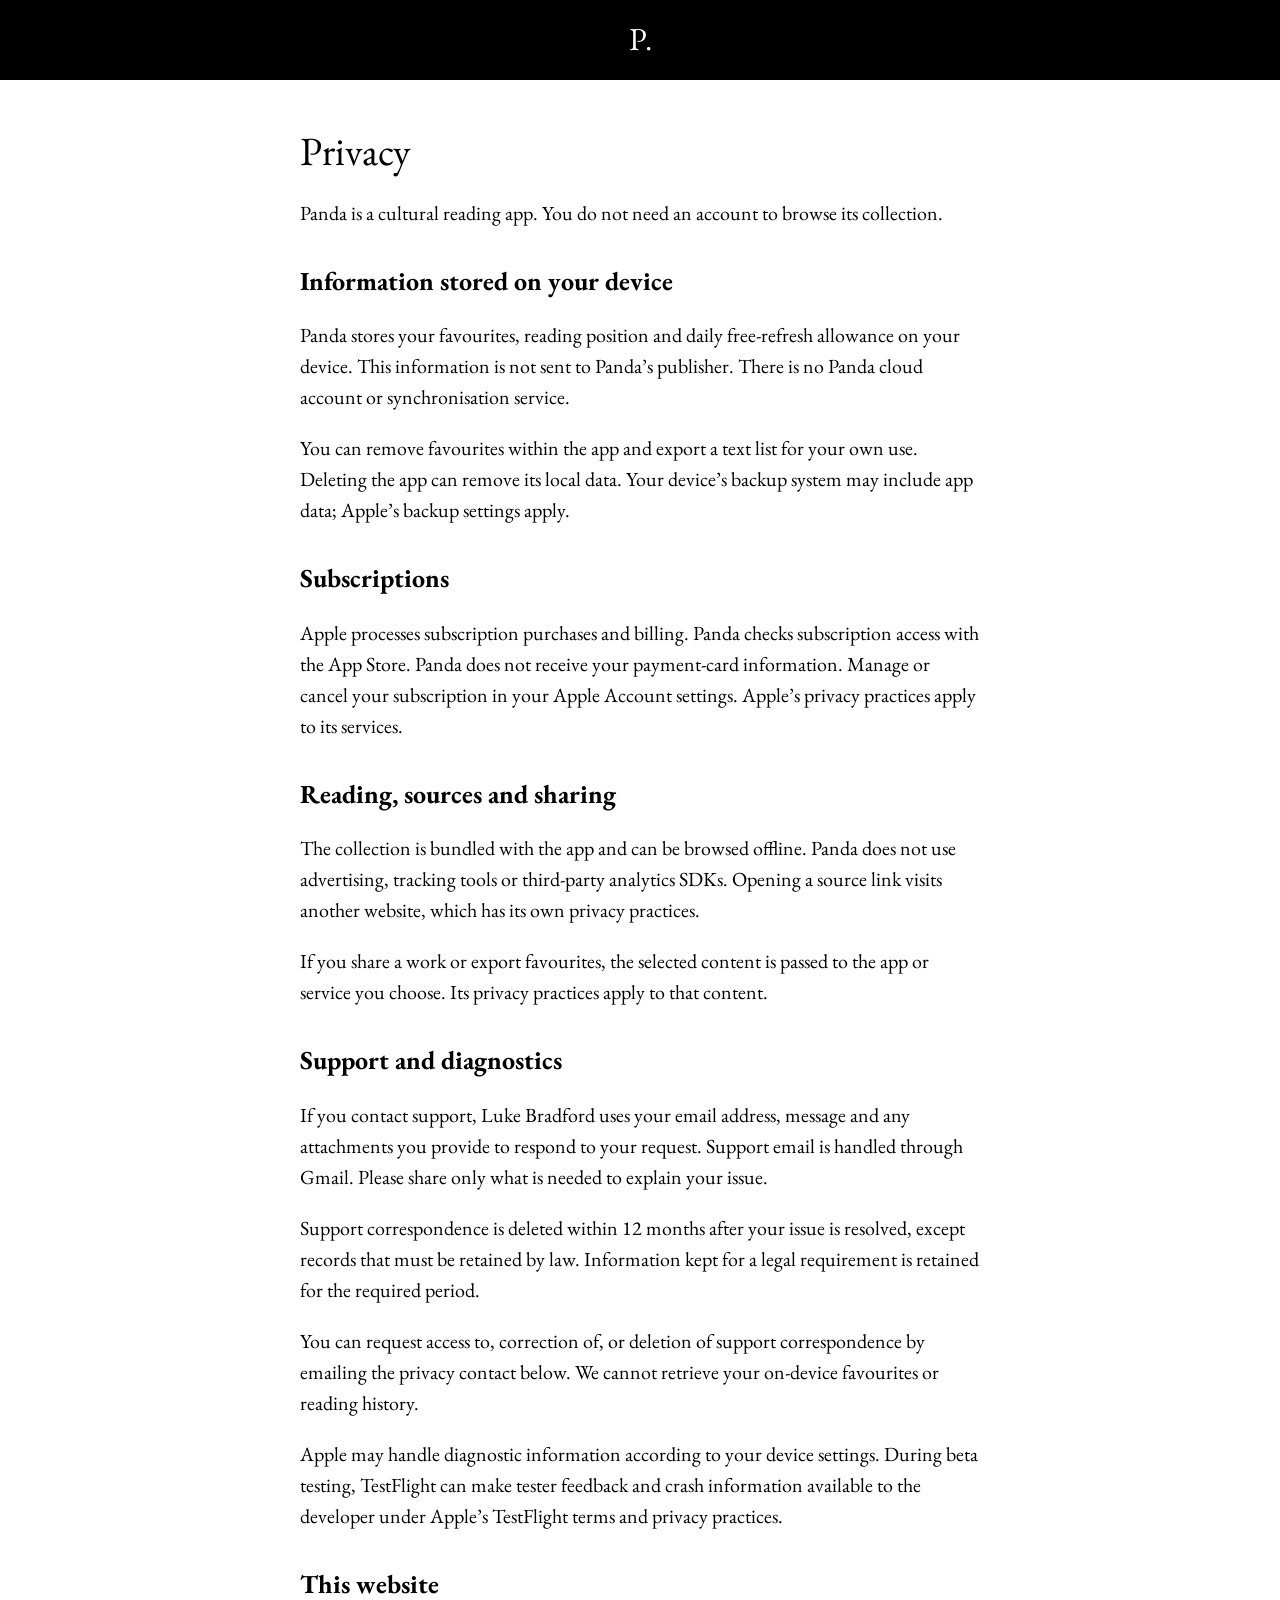
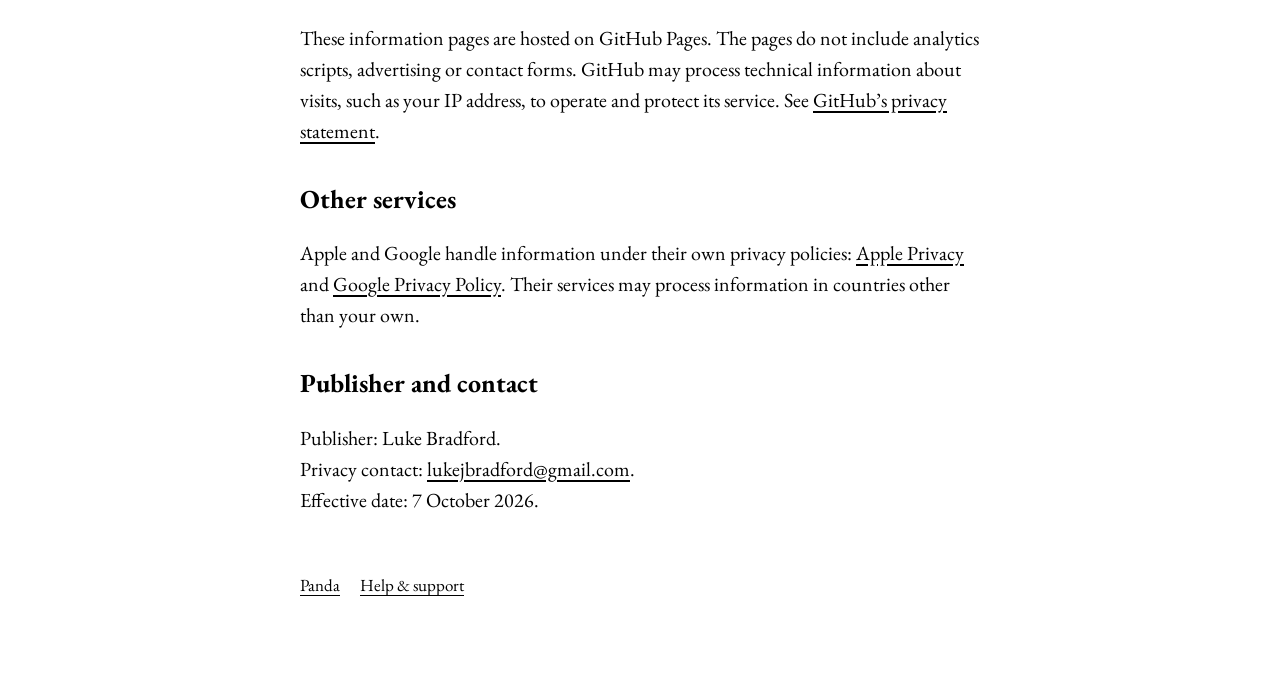
==== privacy.html @ 31c05b22 "Publish Panda privacy and support pages" ====
<!doctype html>
<html lang="en"><head><meta charset="utf-8"><meta name="viewport" content="width=device-width,initial-scale=1"><meta name="robots" content="noindex"><title>Panda — Privacy</title><link rel="stylesheet" href="style.css"></head>
<body><header><a href="index.html" aria-label="Panda home">P.</a></header><main>
<h1>Privacy</h1>
<p>Panda is a cultural reading app. You do not need an account to browse its collection.</p>
<h2>Information stored on your device</h2>
<p>Panda stores your favourites, reading position and daily free-refresh allowance on your device. This information is not sent to Panda’s publisher. There is no Panda cloud account or synchronisation service.</p>
<p>You can remove favourites within the app and export a text list for your own use. Deleting the app can remove its local data. Your device’s backup system may include app data; Apple’s backup settings apply.</p>
<h2>Subscriptions</h2>
<p>Apple processes subscription purchases and billing. Panda checks subscription access with the App Store. Panda does not receive your payment-card information. Manage or cancel your subscription in your Apple Account settings. Apple’s privacy practices apply to its services.</p>
<h2>Reading, sources and sharing</h2>
<p>The collection is bundled with the app and can be browsed offline. Panda does not use advertising, tracking tools or third-party analytics SDKs. Opening a source link visits another website, which has its own privacy practices.</p>
<p>If you share a work or export favourites, the selected content is passed to the app or service you choose. Its privacy practices apply to that content.</p>
<h2>Support and diagnostics</h2>
<p>If you contact support, Luke Bradford uses your email address, message and any attachments you provide to respond to your request. Support email is handled through Gmail. Please share only what is needed to explain your issue.</p>
<p>Support correspondence is deleted within 12 months after your issue is resolved, except records that must be retained by law. Information kept for a legal requirement is retained for the required period.</p>
<p>You can request access to, correction of, or deletion of support correspondence by emailing the privacy contact below. We cannot retrieve your on-device favourites or reading history.</p>
<p>Apple may handle diagnostic information according to your device settings. During beta testing, TestFlight can make tester feedback and crash information available to the developer under Apple’s TestFlight terms and privacy practices.</p>
<h2>This website</h2>
<p>These information pages are hosted on GitHub Pages. The pages do not include analytics scripts, advertising or contact forms. GitHub may process technical information about visits, such as your IP address, to operate and protect its service. See <a href="https://docs.github.com/en/site-policy/privacy-policies/github-general-privacy-statement">GitHub’s privacy statement</a>.</p>
<h2>Other services</h2>
<p>Apple and Google handle information under their own privacy policies: <a href="https://www.apple.com/legal/privacy/">Apple Privacy</a> and <a href="https://policies.google.com/privacy">Google Privacy Policy</a>. Their services may process information in countries other than your own.</p>
<h2>Publisher and contact</h2>
<p>Publisher: Luke Bradford.<br>Privacy contact: <a href="mailto:lukejbradford@gmail.com">lukejbradford@gmail.com</a>.<br>Effective date: 7 October 2026.</p>
<footer><a href="index.html">Panda</a><a href="support.html">Help &amp; support</a></footer>
</main></body></html>
---- style.css ----
@font-face{font-family:"EB Garamond";src:url("EBGaramond.ttf") format("truetype");font-weight:400 800;font-style:normal;font-display:swap}
:root{color-scheme:light;font-family:"EB Garamond",Garamond,"Times New Roman",serif;color:#000;background:#fff}
*{box-sizing:border-box}
body{margin:0}
header{background:#000;color:#fff;padding:18px 24px;text-align:center;font-size:32px;line-height:1.3}
header a{display:inline-flex;align-items:center;justify-content:center;min-width:44px;min-height:44px;text-decoration:none}
main{max-width:728px;margin:auto;padding:48px 24px 80px;font-size:20px;line-height:1.55;overflow-wrap:anywhere}
h1{font-size:40px;line-height:1.15;font-weight:400;margin:0 0 24px}
h2{font-size:26px;line-height:1.3;margin-top:36px}
a{color:inherit;text-underline-offset:4px}
a:focus-visible{outline:2px solid;outline-offset:4px}
.home{padding-top:72px}
.home h1{font-size:52px;margin-bottom:12px}
.subtitle{font-size:26px;margin:0 0 36px}
.page-links{display:flex;flex-direction:column;align-items:flex-start;gap:8px;margin-top:44px}
.page-links a{min-height:44px;display:flex;align-items:center}
footer{margin-top:48px;font-size:17px}
footer a{display:inline-flex;align-items:center;min-height:44px;margin-right:20px}
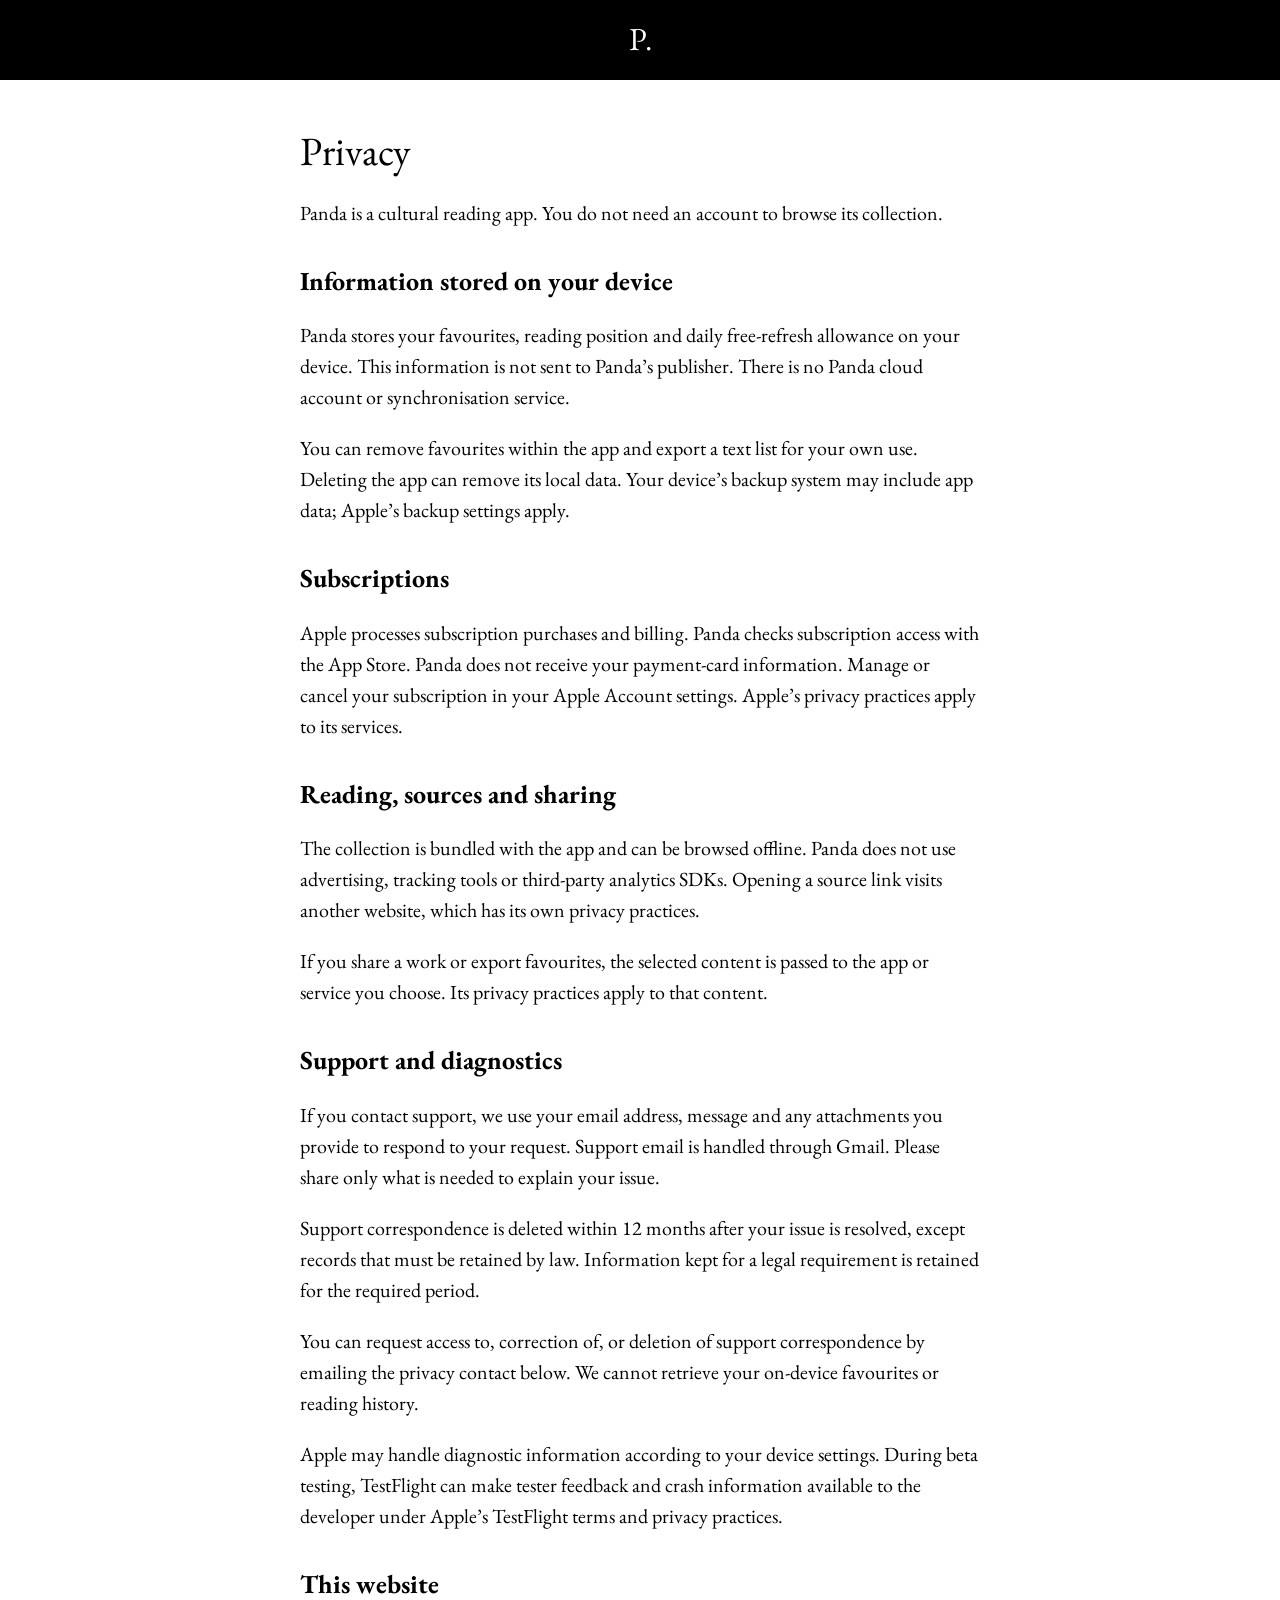
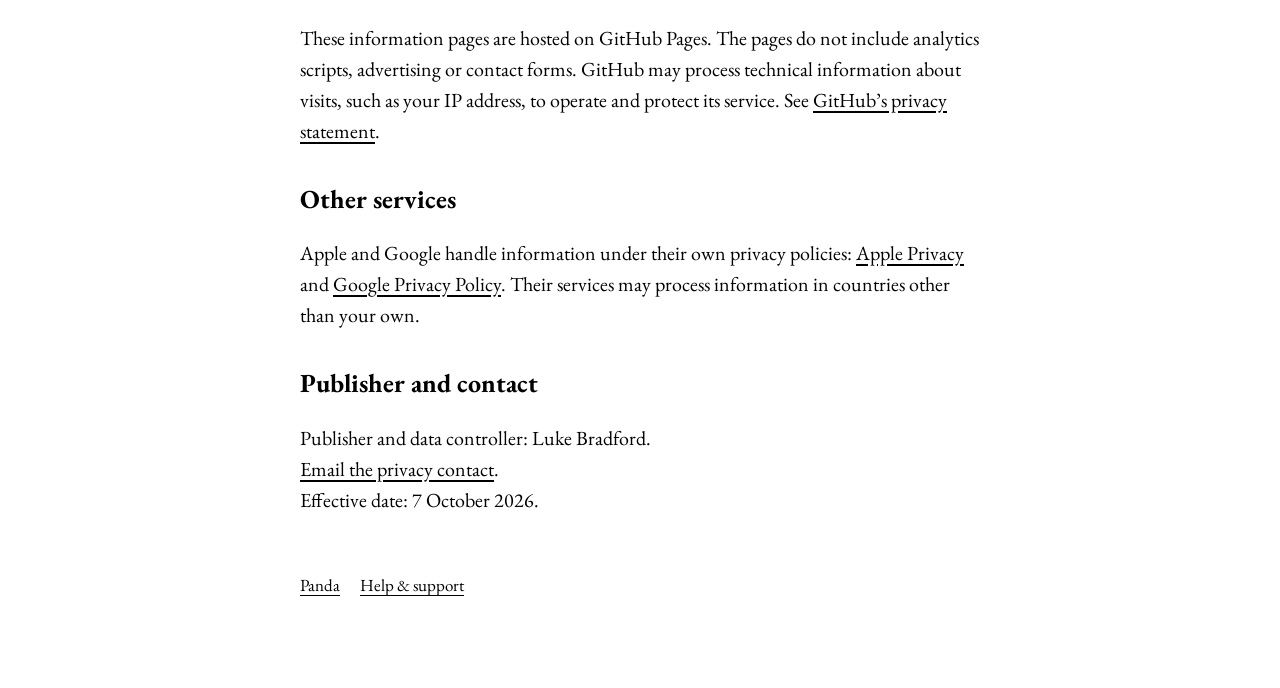
==== commit 921f1d78: "Keep publisher identification in the privacy notice only" ====
--- a/privacy.html
+++ b/privacy.html
@@ -12,7 +12,7 @@
 <p>The collection is bundled with the app and can be browsed offline. Panda does not use advertising, tracking tools or third-party analytics SDKs. Opening a source link visits another website, which has its own privacy practices.</p>
 <p>If you share a work or export favourites, the selected content is passed to the app or service you choose. Its privacy practices apply to that content.</p>
 <h2>Support and diagnostics</h2>
-<p>If you contact support, Luke Bradford uses your email address, message and any attachments you provide to respond to your request. Support email is handled through Gmail. Please share only what is needed to explain your issue.</p>
+<p>If you contact support, we use your email address, message and any attachments you provide to respond to your request. Support email is handled through Gmail. Please share only what is needed to explain your issue.</p>
 <p>Support correspondence is deleted within 12 months after your issue is resolved, except records that must be retained by law. Information kept for a legal requirement is retained for the required period.</p>
 <p>You can request access to, correction of, or deletion of support correspondence by emailing the privacy contact below. We cannot retrieve your on-device favourites or reading history.</p>
 <p>Apple may handle diagnostic information according to your device settings. During beta testing, TestFlight can make tester feedback and crash information available to the developer under Apple’s TestFlight terms and privacy practices.</p>
@@ -21,6 +21,6 @@
 <h2>Other services</h2>
 <p>Apple and Google handle information under their own privacy policies: <a href="https://www.apple.com/legal/privacy/">Apple Privacy</a> and <a href="https://policies.google.com/privacy">Google Privacy Policy</a>. Their services may process information in countries other than your own.</p>
 <h2>Publisher and contact</h2>
-<p>Publisher: Luke Bradford.<br>Privacy contact: <a href="mailto:lukejbradford@gmail.com">lukejbradford@gmail.com</a>.<br>Effective date: 7 October 2026.</p>
+<p>Publisher and data controller: Luke Bradford.<br><a href="mailto:lukejbradford@gmail.com">Email the privacy contact</a>.<br>Effective date: 7 October 2026.</p>
 <footer><a href="index.html">Panda</a><a href="support.html">Help &amp; support</a></footer>
 </main></body></html>
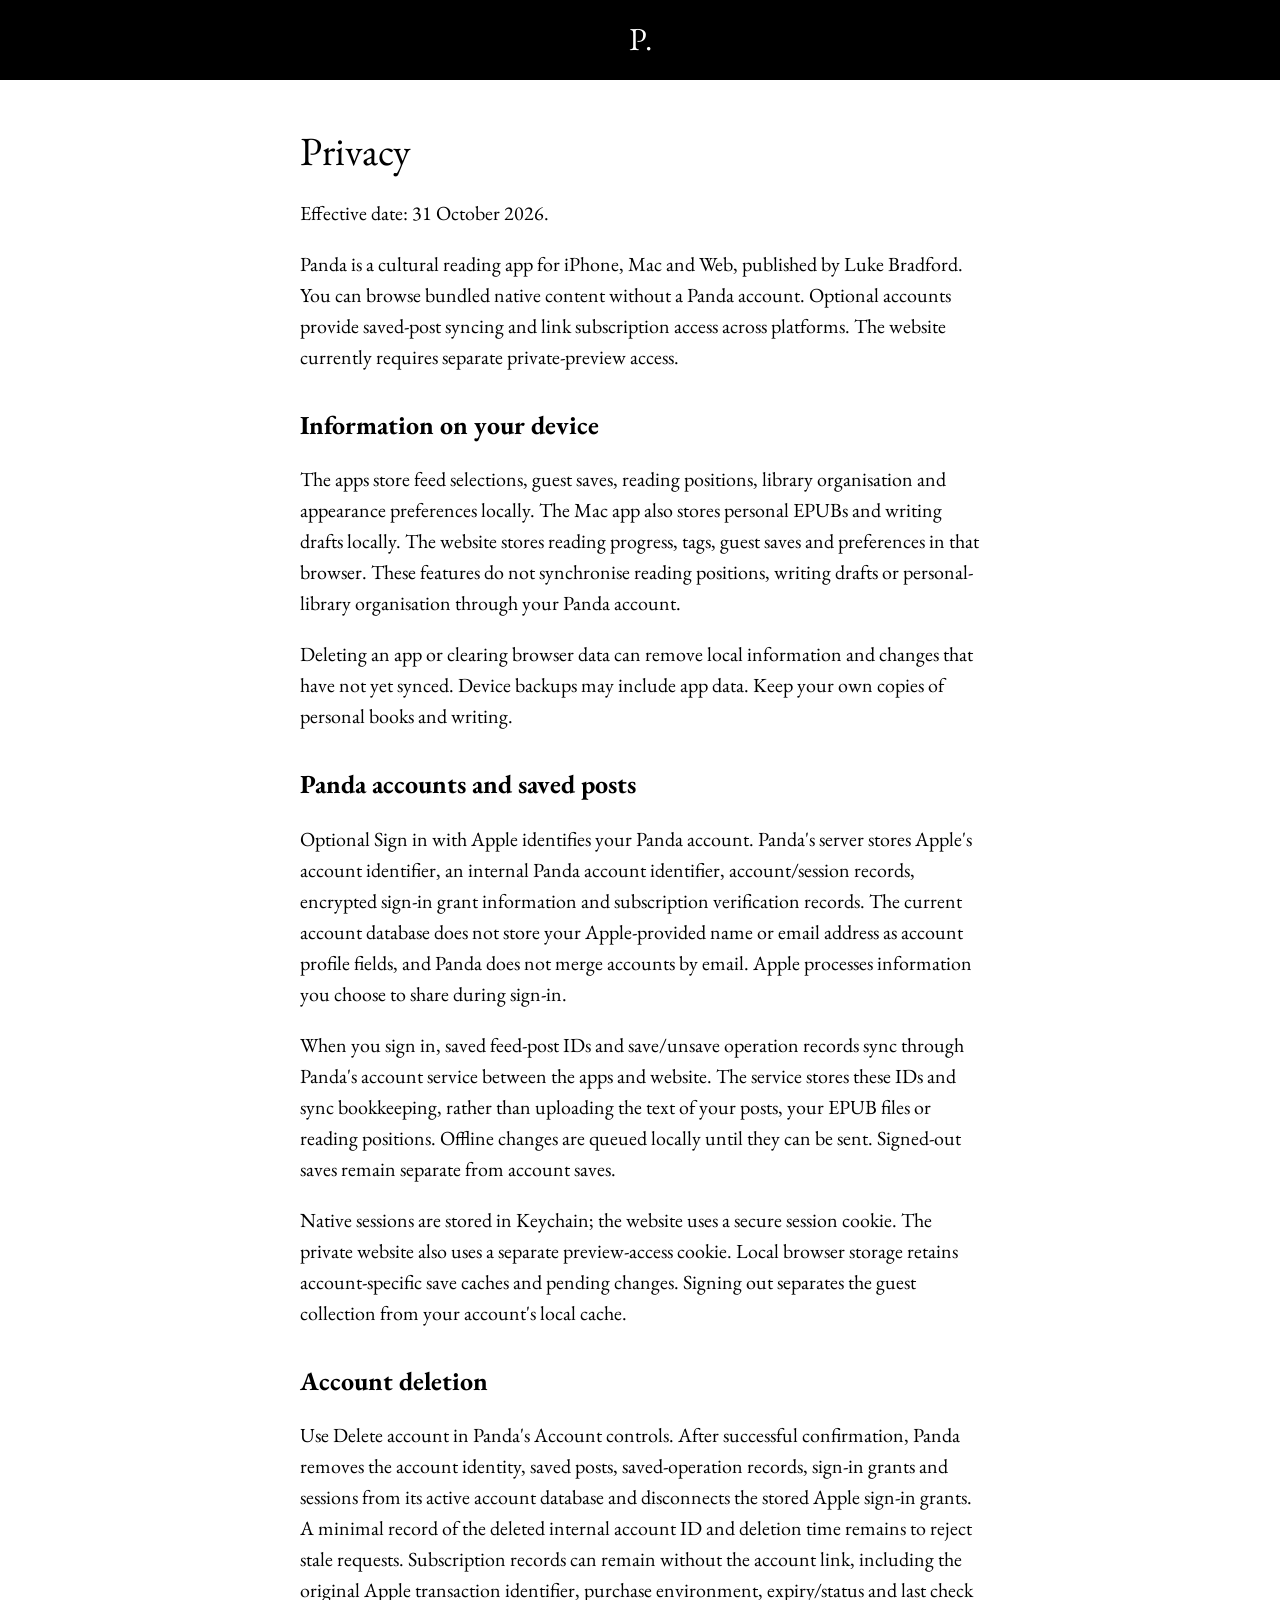
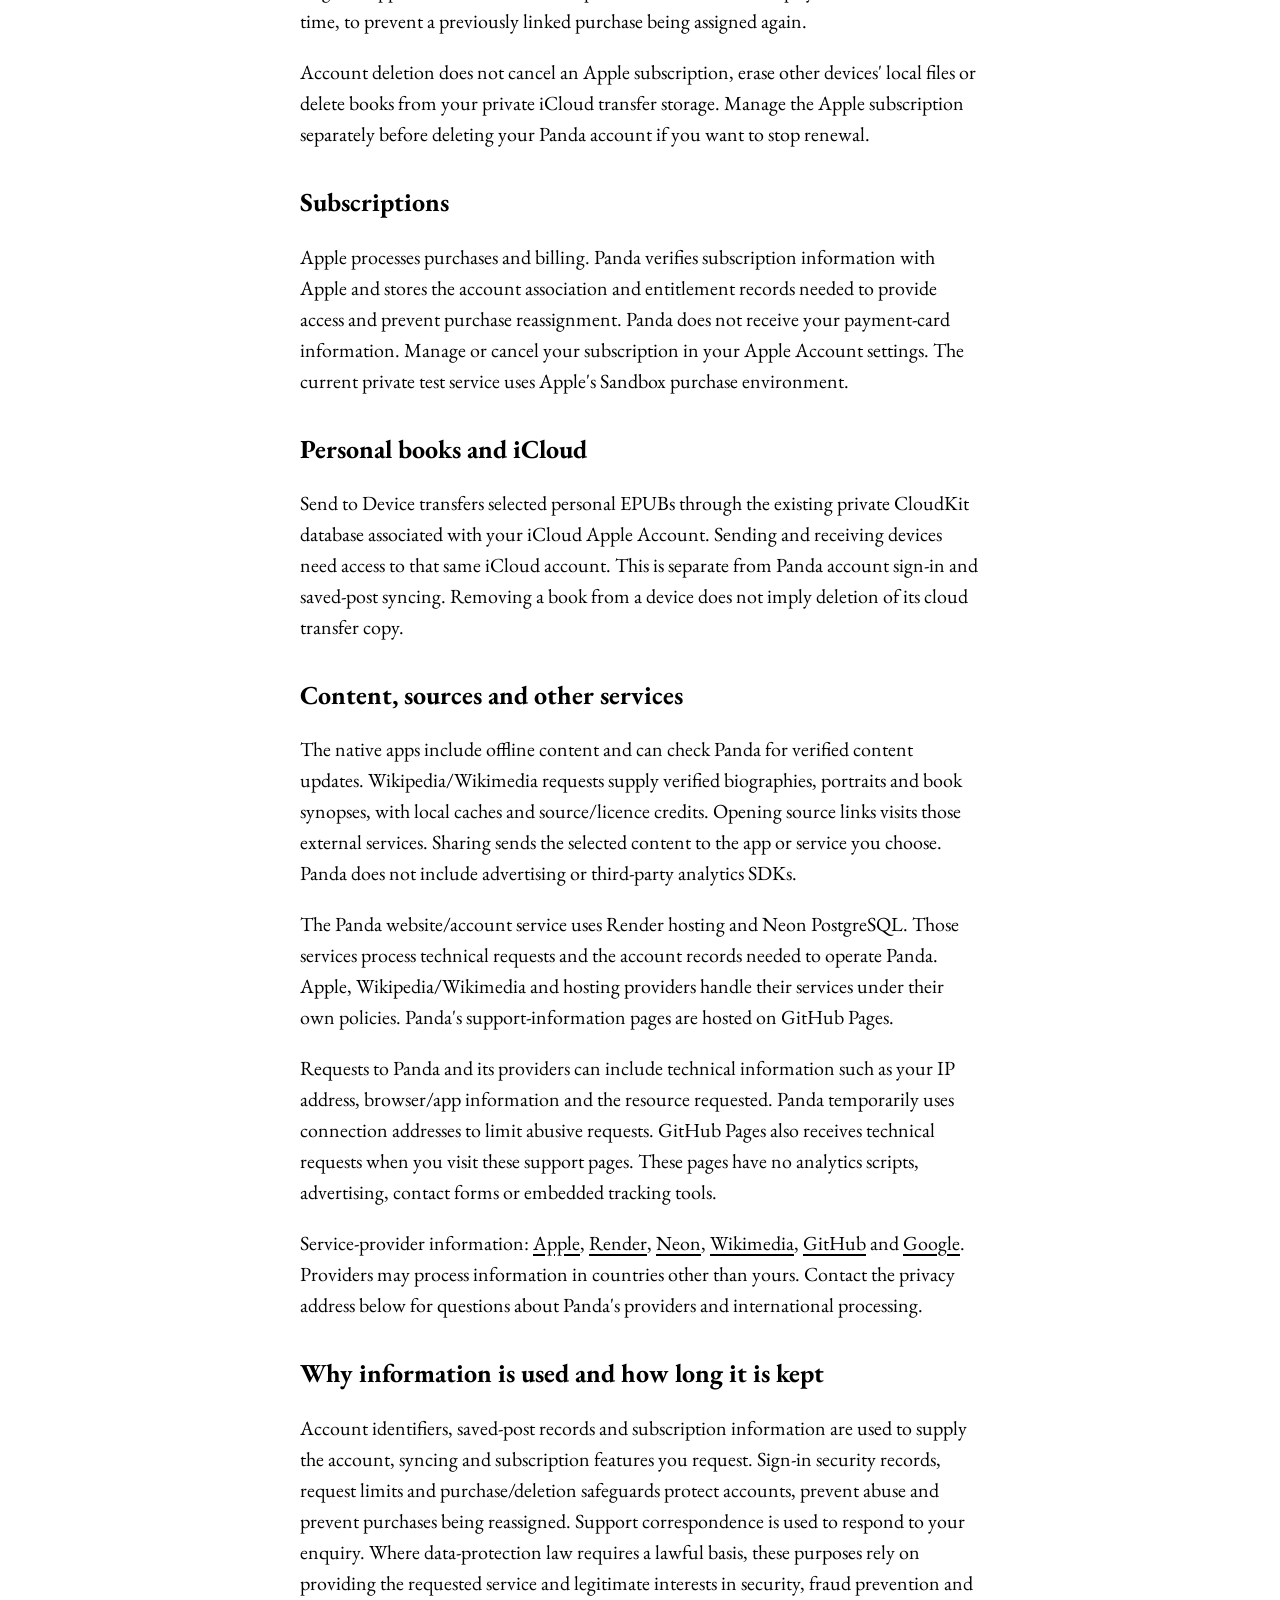
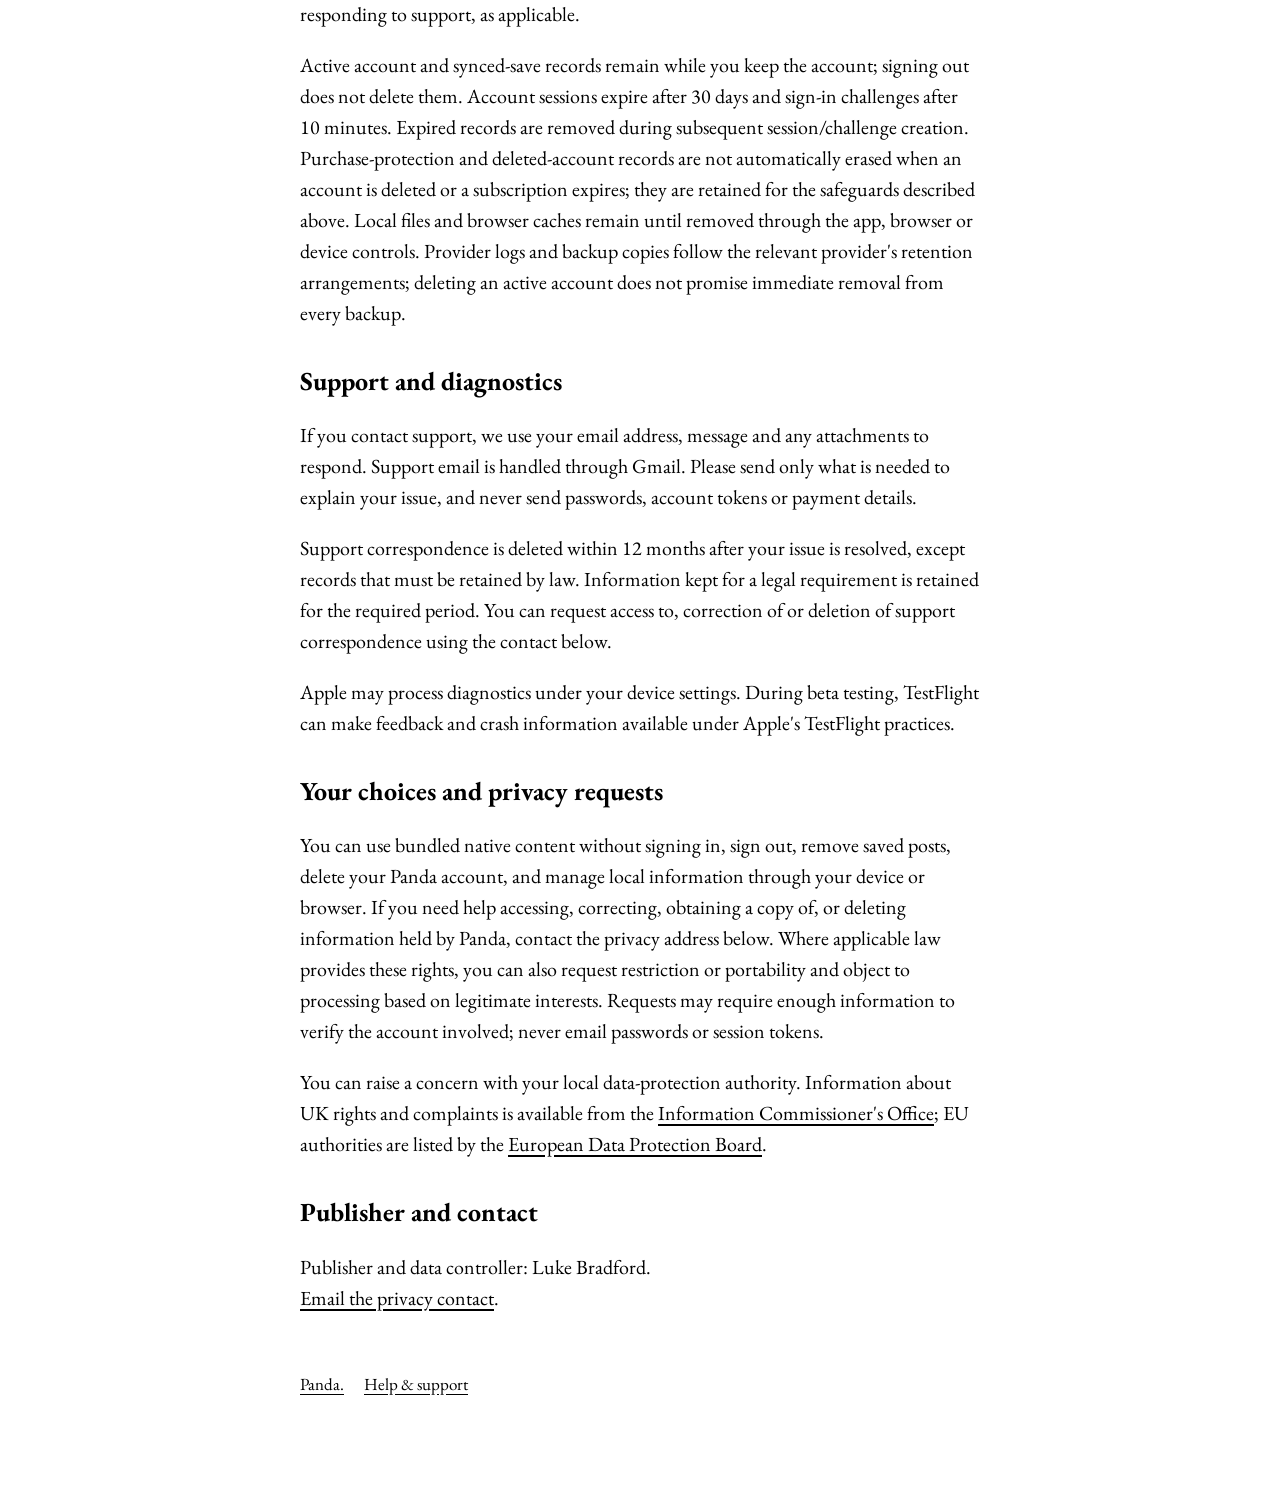
==== commit e0cea0ae: "Update privacy and support for Panda accounts and all three platforms" ====
--- a/privacy.html
+++ b/privacy.html
@@ -1,26 +1,39 @@
 <!doctype html>
-<html lang="en"><head><meta charset="utf-8"><meta name="viewport" content="width=device-width,initial-scale=1"><meta name="robots" content="noindex"><title>Panda — Privacy</title><link rel="stylesheet" href="style.css"></head>
-<body><header><a href="index.html" aria-label="Panda home">P.</a></header><main>
+<html lang="en"><head><meta charset="utf-8"><meta name="viewport" content="width=device-width,initial-scale=1"><meta name="robots" content="noindex"><title>Panda. — Privacy</title><link rel="stylesheet" href="style.css"></head>
+<body><header><a href="index.html" aria-label="Panda. home">P.</a></header><main>
 <h1>Privacy</h1>
-<p>Panda is a cultural reading app. You do not need an account to browse its collection.</p>
-<h2>Information stored on your device</h2>
-<p>Panda stores your favourites, reading position and daily free-refresh allowance on your device. This information is not sent to Panda’s publisher. There is no Panda cloud account or synchronisation service.</p>
-<p>You can remove favourites within the app and export a text list for your own use. Deleting the app can remove its local data. Your device’s backup system may include app data; Apple’s backup settings apply.</p>
+<p>Effective date: 31 October 2026.</p>
+<p>Panda is a cultural reading app for iPhone, Mac and Web, published by Luke Bradford. You can browse bundled native content without a Panda account. Optional accounts provide saved-post syncing and link subscription access across platforms. The website currently requires separate private-preview access.</p>
+<h2>Information on your device</h2>
+<p>The apps store feed selections, guest saves, reading positions, library organisation and appearance preferences locally. The Mac app also stores personal EPUBs and writing drafts locally. The website stores reading progress, tags, guest saves and preferences in that browser. These features do not synchronise reading positions, writing drafts or personal-library organisation through your Panda account.</p>
+<p>Deleting an app or clearing browser data can remove local information and changes that have not yet synced. Device backups may include app data. Keep your own copies of personal books and writing.</p>
+<h2>Panda accounts and saved posts</h2>
+<p>Optional Sign in with Apple identifies your Panda account. Panda's server stores Apple's account identifier, an internal Panda account identifier, account/session records, encrypted sign-in grant information and subscription verification records. The current account database does not store your Apple-provided name or email address as account profile fields, and Panda does not merge accounts by email. Apple processes information you choose to share during sign-in.</p>
+<p>When you sign in, saved feed-post IDs and save/unsave operation records sync through Panda's account service between the apps and website. The service stores these IDs and sync bookkeeping, rather than uploading the text of your posts, your EPUB files or reading positions. Offline changes are queued locally until they can be sent. Signed-out saves remain separate from account saves.</p>
+<p>Native sessions are stored in Keychain; the website uses a secure session cookie. The private website also uses a separate preview-access cookie. Local browser storage retains account-specific save caches and pending changes. Signing out separates the guest collection from your account's local cache.</p>
+<h2>Account deletion</h2>
+<p>Use Delete account in Panda's Account controls. After successful confirmation, Panda removes the account identity, saved posts, saved-operation records, sign-in grants and sessions from its active account database and disconnects the stored Apple sign-in grants. A minimal record of the deleted internal account ID and deletion time remains to reject stale requests. Subscription records can remain without the account link, including the original Apple transaction identifier, purchase environment, expiry/status and last check time, to prevent a previously linked purchase being assigned again.</p>
+<p>Account deletion does not cancel an Apple subscription, erase other devices' local files or delete books from your private iCloud transfer storage. Manage the Apple subscription separately before deleting your Panda account if you want to stop renewal.</p>
 <h2>Subscriptions</h2>
-<p>Apple processes subscription purchases and billing. Panda checks subscription access with the App Store. Panda does not receive your payment-card information. Manage or cancel your subscription in your Apple Account settings. Apple’s privacy practices apply to its services.</p>
-<h2>Reading, sources and sharing</h2>
-<p>The collection is bundled with the app and can be browsed offline. Panda does not use advertising, tracking tools or third-party analytics SDKs. Opening a source link visits another website, which has its own privacy practices.</p>
-<p>If you share a work or export favourites, the selected content is passed to the app or service you choose. Its privacy practices apply to that content.</p>
+<p>Apple processes purchases and billing. Panda verifies subscription information with Apple and stores the account association and entitlement records needed to provide access and prevent purchase reassignment. Panda does not receive your payment-card information. Manage or cancel your subscription in your Apple Account settings. The current private test service uses Apple's Sandbox purchase environment.</p>
+<h2>Personal books and iCloud</h2>
+<p>Send to Device transfers selected personal EPUBs through the existing private CloudKit database associated with your iCloud Apple Account. Sending and receiving devices need access to that same iCloud account. This is separate from Panda account sign-in and saved-post syncing. Removing a book from a device does not imply deletion of its cloud transfer copy.</p>
+<h2>Content, sources and other services</h2>
+<p>The native apps include offline content and can check Panda for verified content updates. Wikipedia/Wikimedia requests supply verified biographies, portraits and book synopses, with local caches and source/licence credits. Opening source links visits those external services. Sharing sends the selected content to the app or service you choose. Panda does not include advertising or third-party analytics SDKs.</p>
+<p>The Panda website/account service uses Render hosting and Neon PostgreSQL. Those services process technical requests and the account records needed to operate Panda. Apple, Wikipedia/Wikimedia and hosting providers handle their services under their own policies. Panda's support-information pages are hosted on GitHub Pages.</p>
+<p>Requests to Panda and its providers can include technical information such as your IP address, browser/app information and the resource requested. Panda temporarily uses connection addresses to limit abusive requests. GitHub Pages also receives technical requests when you visit these support pages. These pages have no analytics scripts, advertising, contact forms or embedded tracking tools.</p>
+<p>Service-provider information: <a href="https://www.apple.com/legal/privacy/">Apple</a>, <a href="https://render.com/privacy">Render</a>, <a href="https://neon.com/privacy-policy">Neon</a>, <a href="https://foundation.wikimedia.org/wiki/Policy:Privacy_policy">Wikimedia</a>, <a href="https://docs.github.com/en/site-policy/privacy-policies/github-general-privacy-statement">GitHub</a> and <a href="https://policies.google.com/privacy">Google</a>. Providers may process information in countries other than yours. Contact the privacy address below for questions about Panda's providers and international processing.</p>
+<h2>Why information is used and how long it is kept</h2>
+<p>Account identifiers, saved-post records and subscription information are used to supply the account, syncing and subscription features you request. Sign-in security records, request limits and purchase/deletion safeguards protect accounts, prevent abuse and prevent purchases being reassigned. Support correspondence is used to respond to your enquiry. Where data-protection law requires a lawful basis, these purposes rely on providing the requested service and legitimate interests in security, fraud prevention and responding to support, as applicable.</p>
+<p>Active account and synced-save records remain while you keep the account; signing out does not delete them. Account sessions expire after 30 days and sign-in challenges after 10 minutes. Expired records are removed during subsequent session/challenge creation. Purchase-protection and deleted-account records are not automatically erased when an account is deleted or a subscription expires; they are retained for the safeguards described above. Local files and browser caches remain until removed through the app, browser or device controls. Provider logs and backup copies follow the relevant provider's retention arrangements; deleting an active account does not promise immediate removal from every backup.</p>
 <h2>Support and diagnostics</h2>
-<p>If you contact support, we use your email address, message and any attachments you provide to respond to your request. Support email is handled through Gmail. Please share only what is needed to explain your issue.</p>
-<p>Support correspondence is deleted within 12 months after your issue is resolved, except records that must be retained by law. Information kept for a legal requirement is retained for the required period.</p>
-<p>You can request access to, correction of, or deletion of support correspondence by emailing the privacy contact below. We cannot retrieve your on-device favourites or reading history.</p>
-<p>Apple may handle diagnostic information according to your device settings. During beta testing, TestFlight can make tester feedback and crash information available to the developer under Apple’s TestFlight terms and privacy practices.</p>
-<h2>This website</h2>
-<p>These information pages are hosted on GitHub Pages. The pages do not include analytics scripts, advertising or contact forms. GitHub may process technical information about visits, such as your IP address, to operate and protect its service. See <a href="https://docs.github.com/en/site-policy/privacy-policies/github-general-privacy-statement">GitHub’s privacy statement</a>.</p>
-<h2>Other services</h2>
-<p>Apple and Google handle information under their own privacy policies: <a href="https://www.apple.com/legal/privacy/">Apple Privacy</a> and <a href="https://policies.google.com/privacy">Google Privacy Policy</a>. Their services may process information in countries other than your own.</p>
+<p>If you contact support, we use your email address, message and any attachments to respond. Support email is handled through Gmail. Please send only what is needed to explain your issue, and never send passwords, account tokens or payment details.</p>
+<p>Support correspondence is deleted within 12 months after your issue is resolved, except records that must be retained by law. Information kept for a legal requirement is retained for the required period. You can request access to, correction of or deletion of support correspondence using the contact below.</p>
+<p>Apple may process diagnostics under your device settings. During beta testing, TestFlight can make feedback and crash information available under Apple's TestFlight practices.</p>
+<h2>Your choices and privacy requests</h2>
+<p>You can use bundled native content without signing in, sign out, remove saved posts, delete your Panda account, and manage local information through your device or browser. If you need help accessing, correcting, obtaining a copy of, or deleting information held by Panda, contact the privacy address below. Where applicable law provides these rights, you can also request restriction or portability and object to processing based on legitimate interests. Requests may require enough information to verify the account involved; never email passwords or session tokens.</p>
+<p>You can raise a concern with your local data-protection authority. Information about UK rights and complaints is available from the <a href="https://ico.org.uk/make-a-complaint/">Information Commissioner's Office</a>; EU authorities are listed by the <a href="https://www.edpb.europa.eu/about-edpb/about-edpb/members_en">European Data Protection Board</a>.</p>
 <h2>Publisher and contact</h2>
-<p>Publisher and data controller: Luke Bradford.<br><a href="mailto:lukejbradford@gmail.com">Email the privacy contact</a>.<br>Effective date: 7 October 2026.</p>
-<footer><a href="index.html">Panda</a><a href="support.html">Help &amp; support</a></footer>
+<p>Publisher and data controller: Luke Bradford.<br><a href="mailto:lukejbradford@gmail.com">Email the privacy contact</a>.</p>
+<footer><a href="index.html">Panda.</a><a href="support.html">Help &amp; support</a></footer>
 </main></body></html>
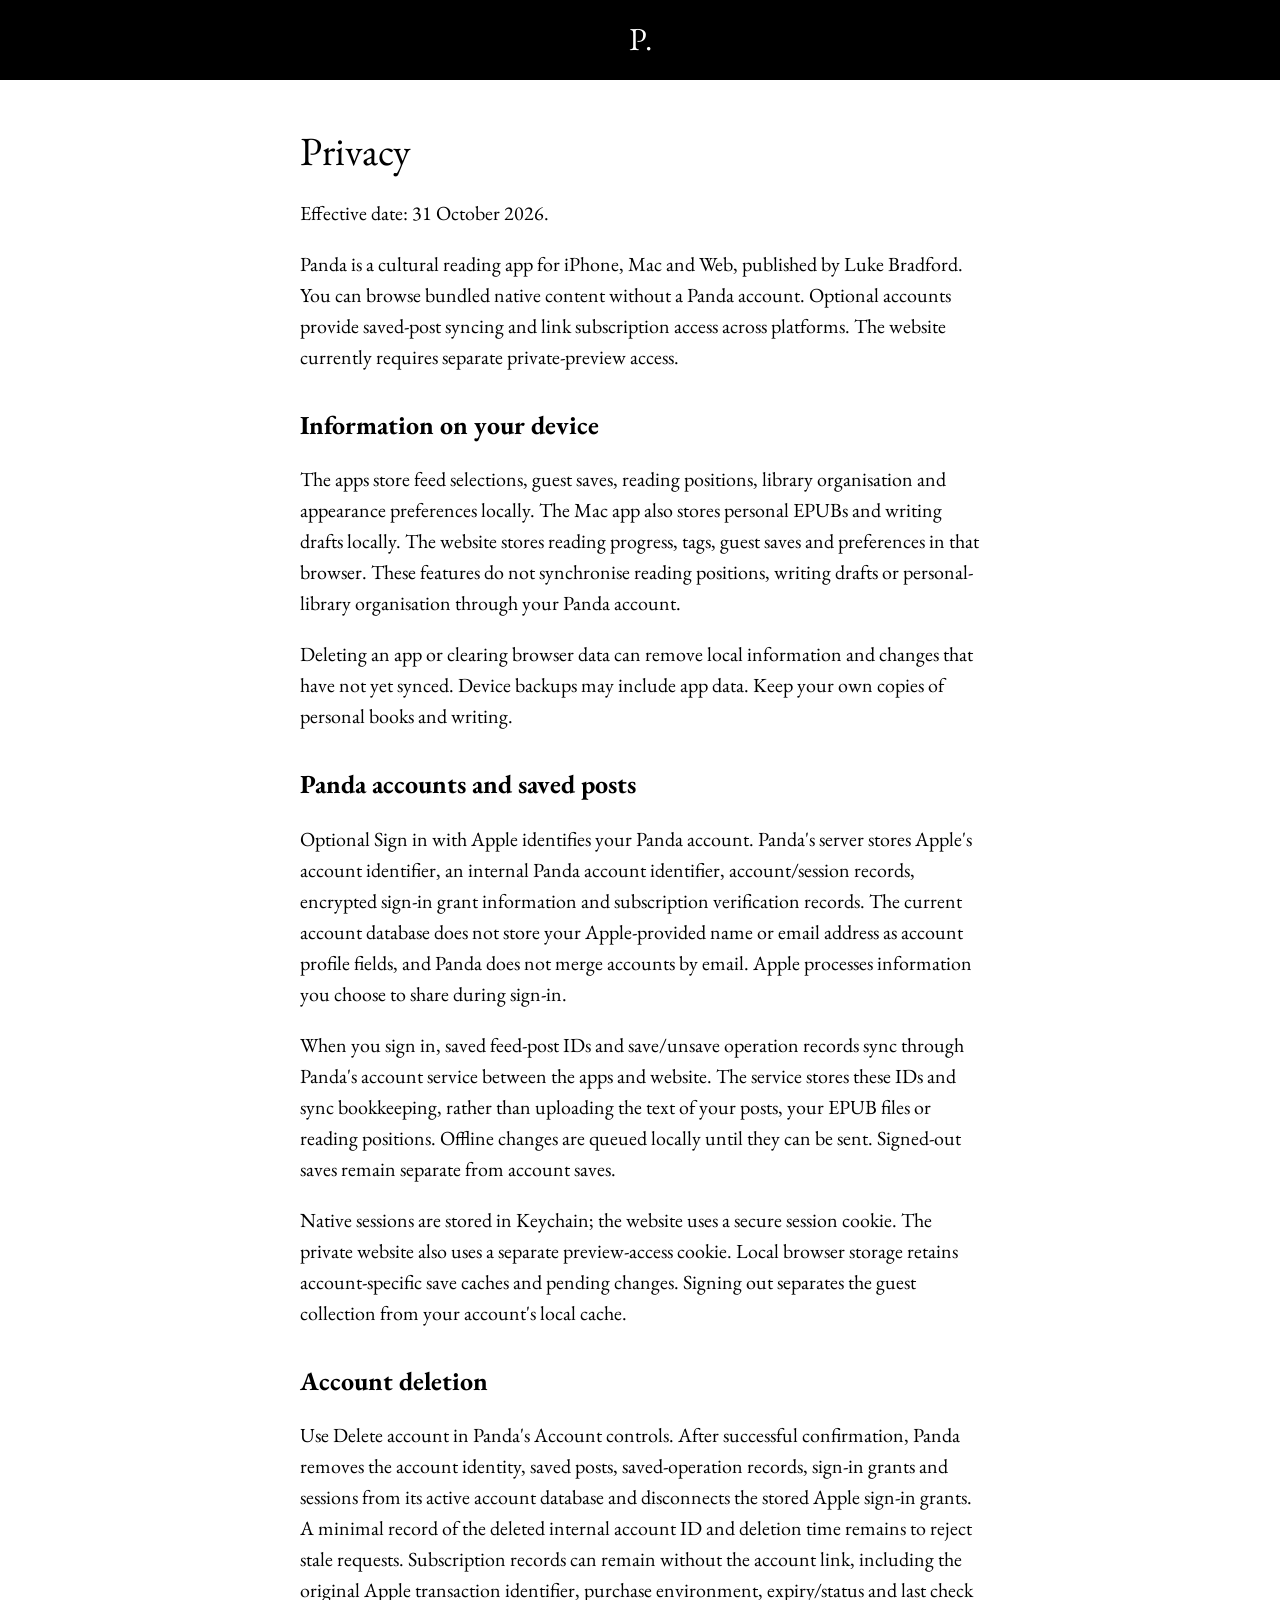
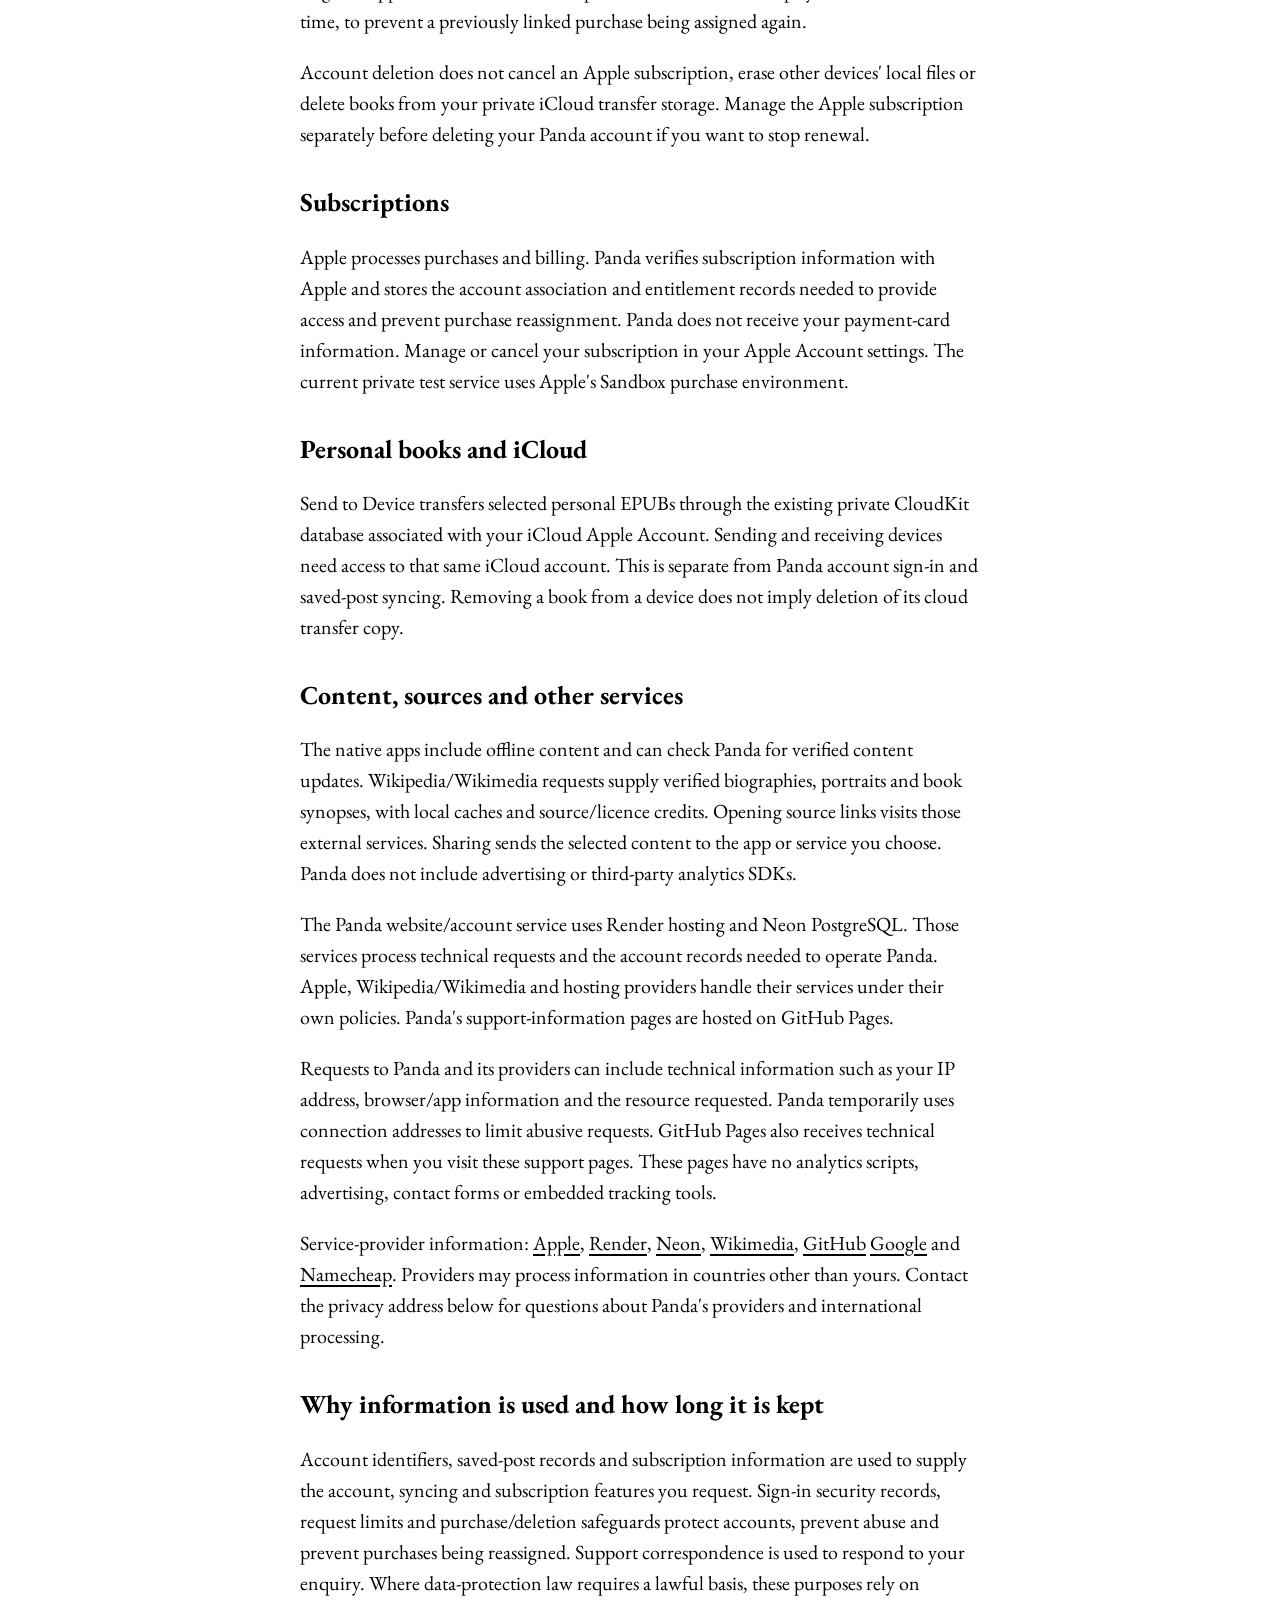
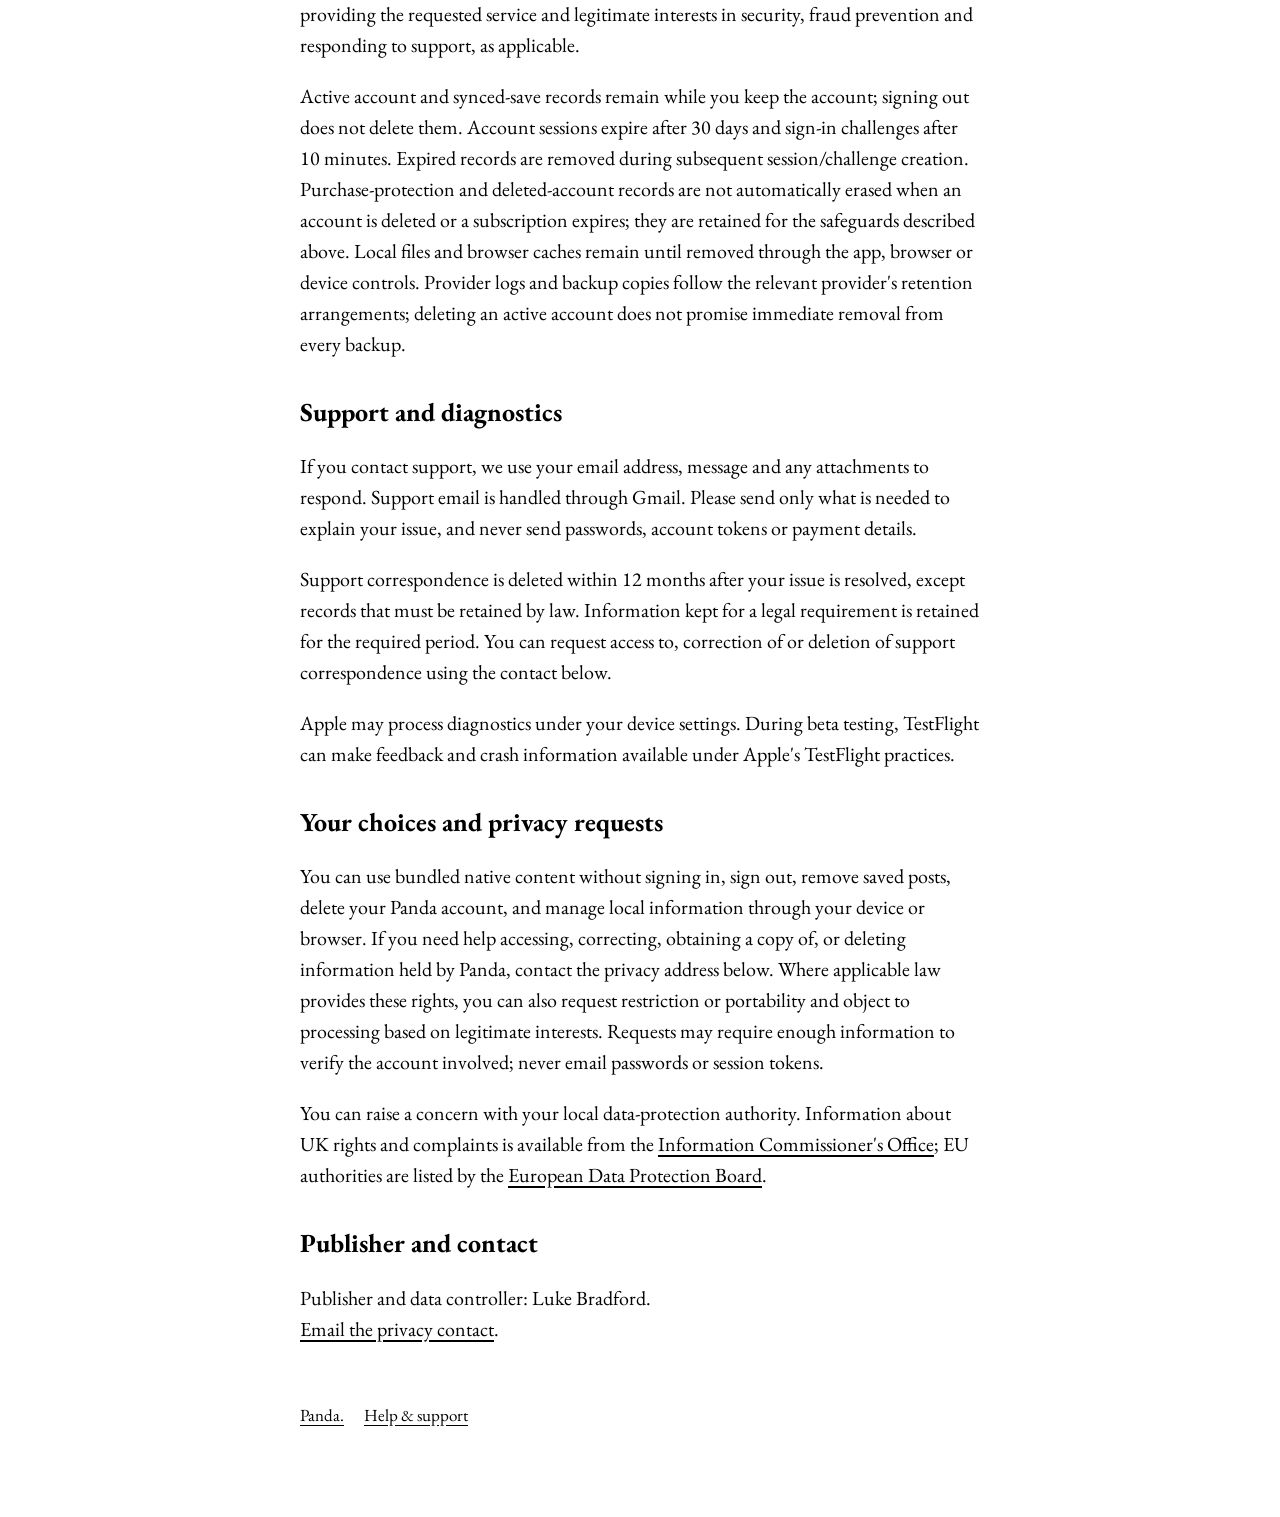
==== commit c799bded: "Use verified Panda support mailbox and disclose mail provider" ====
--- a/privacy.html
+++ b/privacy.html
@@ -22,7 +22,7 @@
 <p>The native apps include offline content and can check Panda for verified content updates. Wikipedia/Wikimedia requests supply verified biographies, portraits and book synopses, with local caches and source/licence credits. Opening source links visits those external services. Sharing sends the selected content to the app or service you choose. Panda does not include advertising or third-party analytics SDKs.</p>
 <p>The Panda website/account service uses Render hosting and Neon PostgreSQL. Those services process technical requests and the account records needed to operate Panda. Apple, Wikipedia/Wikimedia and hosting providers handle their services under their own policies. Panda's support-information pages are hosted on GitHub Pages.</p>
 <p>Requests to Panda and its providers can include technical information such as your IP address, browser/app information and the resource requested. Panda temporarily uses connection addresses to limit abusive requests. GitHub Pages also receives technical requests when you visit these support pages. These pages have no analytics scripts, advertising, contact forms or embedded tracking tools.</p>
-<p>Service-provider information: <a href="https://www.apple.com/legal/privacy/">Apple</a>, <a href="https://render.com/privacy">Render</a>, <a href="https://neon.com/privacy-policy">Neon</a>, <a href="https://foundation.wikimedia.org/wiki/Policy:Privacy_policy">Wikimedia</a>, <a href="https://docs.github.com/en/site-policy/privacy-policies/github-general-privacy-statement">GitHub</a> and <a href="https://policies.google.com/privacy">Google</a>. Providers may process information in countries other than yours. Contact the privacy address below for questions about Panda's providers and international processing.</p>
+<p>Service-provider information: <a href="https://www.apple.com/legal/privacy/">Apple</a>, <a href="https://render.com/privacy">Render</a>, <a href="https://neon.com/privacy-policy">Neon</a>, <a href="https://foundation.wikimedia.org/wiki/Policy:Privacy_policy">Wikimedia</a>, <a href="https://docs.github.com/en/site-policy/privacy-policies/github-general-privacy-statement">GitHub</a> <a href="https://policies.google.com/privacy">Google</a> and <a href="https://www.namecheap.com/legal/general/privacy-policy/">Namecheap</a>. Providers may process information in countries other than yours. Contact the privacy address below for questions about Panda's providers and international processing.</p>
 <h2>Why information is used and how long it is kept</h2>
 <p>Account identifiers, saved-post records and subscription information are used to supply the account, syncing and subscription features you request. Sign-in security records, request limits and purchase/deletion safeguards protect accounts, prevent abuse and prevent purchases being reassigned. Support correspondence is used to respond to your enquiry. Where data-protection law requires a lawful basis, these purposes rely on providing the requested service and legitimate interests in security, fraud prevention and responding to support, as applicable.</p>
 <p>Active account and synced-save records remain while you keep the account; signing out does not delete them. Account sessions expire after 30 days and sign-in challenges after 10 minutes. Expired records are removed during subsequent session/challenge creation. Purchase-protection and deleted-account records are not automatically erased when an account is deleted or a subscription expires; they are retained for the safeguards described above. Local files and browser caches remain until removed through the app, browser or device controls. Provider logs and backup copies follow the relevant provider's retention arrangements; deleting an active account does not promise immediate removal from every backup.</p>
@@ -34,6 +34,6 @@
 <p>You can use bundled native content without signing in, sign out, remove saved posts, delete your Panda account, and manage local information through your device or browser. If you need help accessing, correcting, obtaining a copy of, or deleting information held by Panda, contact the privacy address below. Where applicable law provides these rights, you can also request restriction or portability and object to processing based on legitimate interests. Requests may require enough information to verify the account involved; never email passwords or session tokens.</p>
 <p>You can raise a concern with your local data-protection authority. Information about UK rights and complaints is available from the <a href="https://ico.org.uk/make-a-complaint/">Information Commissioner's Office</a>; EU authorities are listed by the <a href="https://www.edpb.europa.eu/about-edpb/about-edpb/members_en">European Data Protection Board</a>.</p>
 <h2>Publisher and contact</h2>
-<p>Publisher and data controller: Luke Bradford.<br><a href="mailto:lukejbradford@gmail.com">Email the privacy contact</a>.</p>
+<p>Publisher and data controller: Luke Bradford.<br><a href="mailto:support@pandacanon.com">Email the privacy contact</a>.</p>
 <footer><a href="index.html">Panda.</a><a href="support.html">Help &amp; support</a></footer>
 </main></body></html>
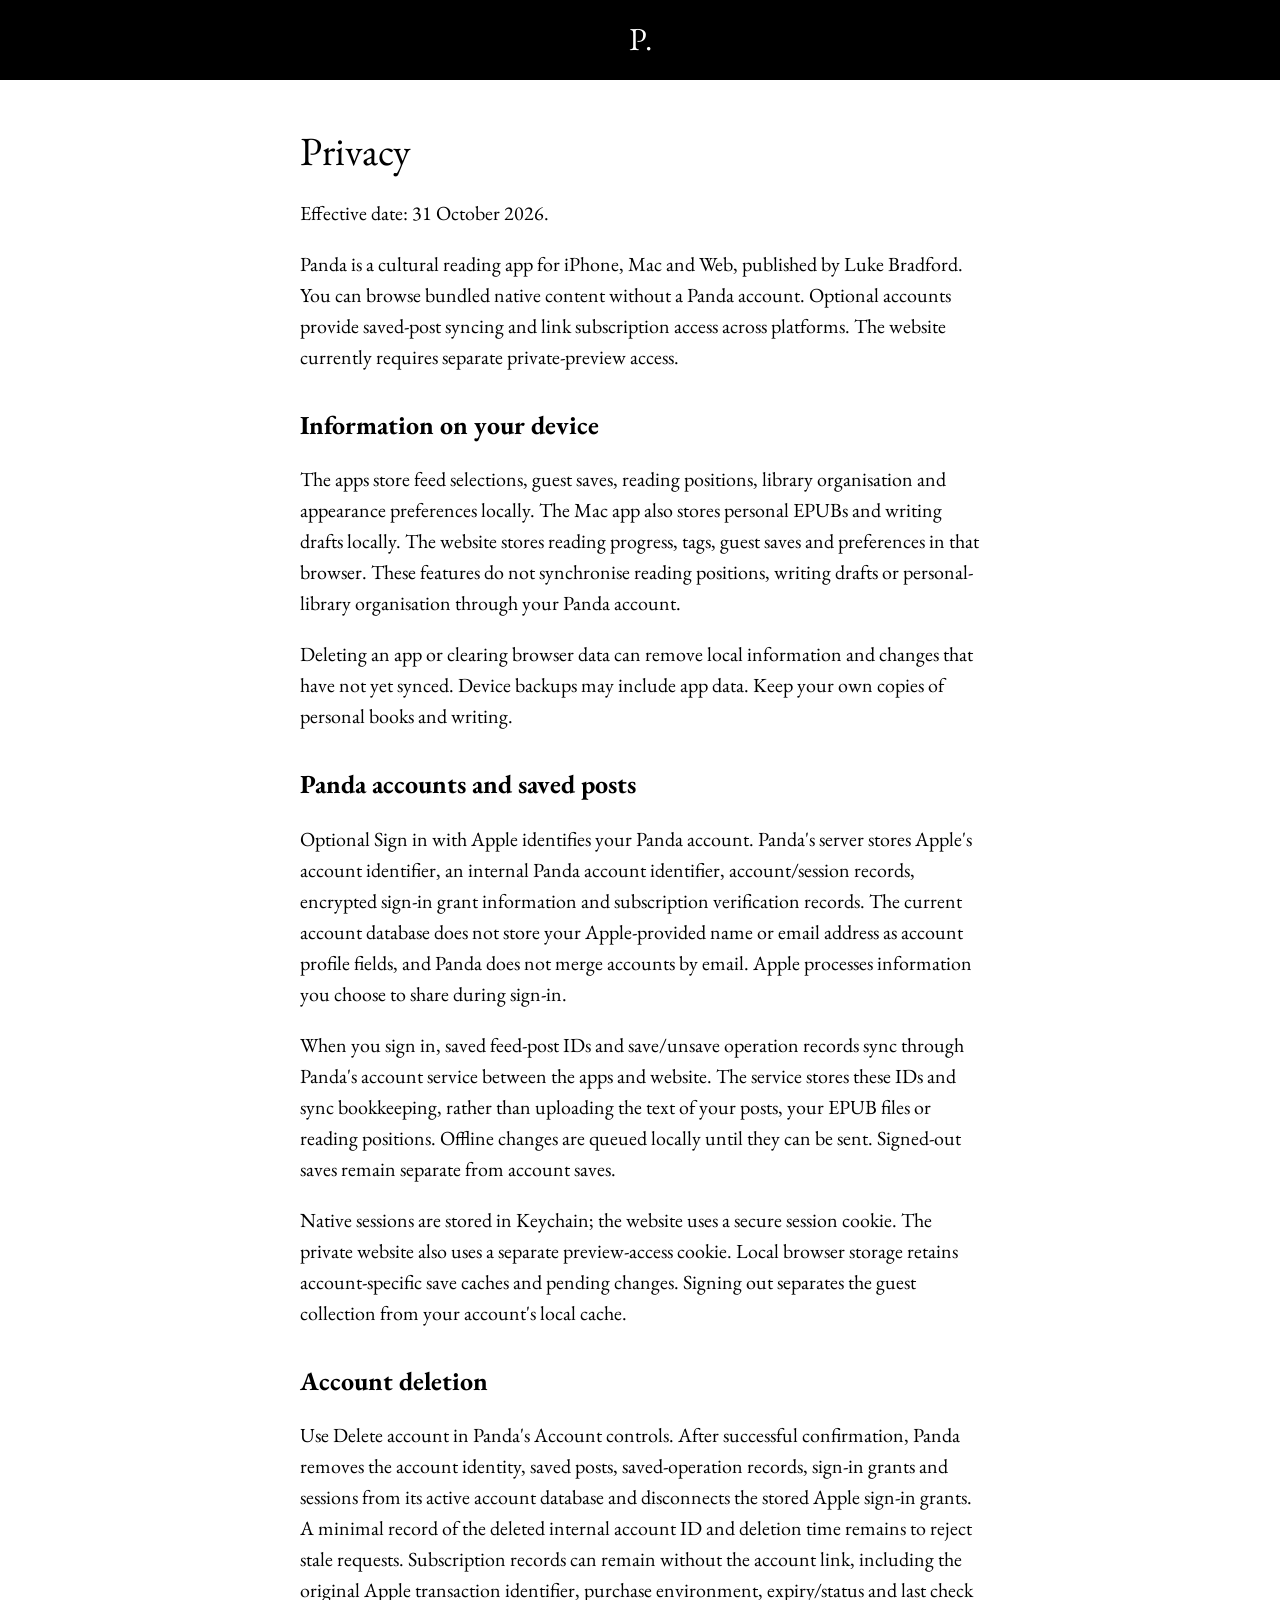
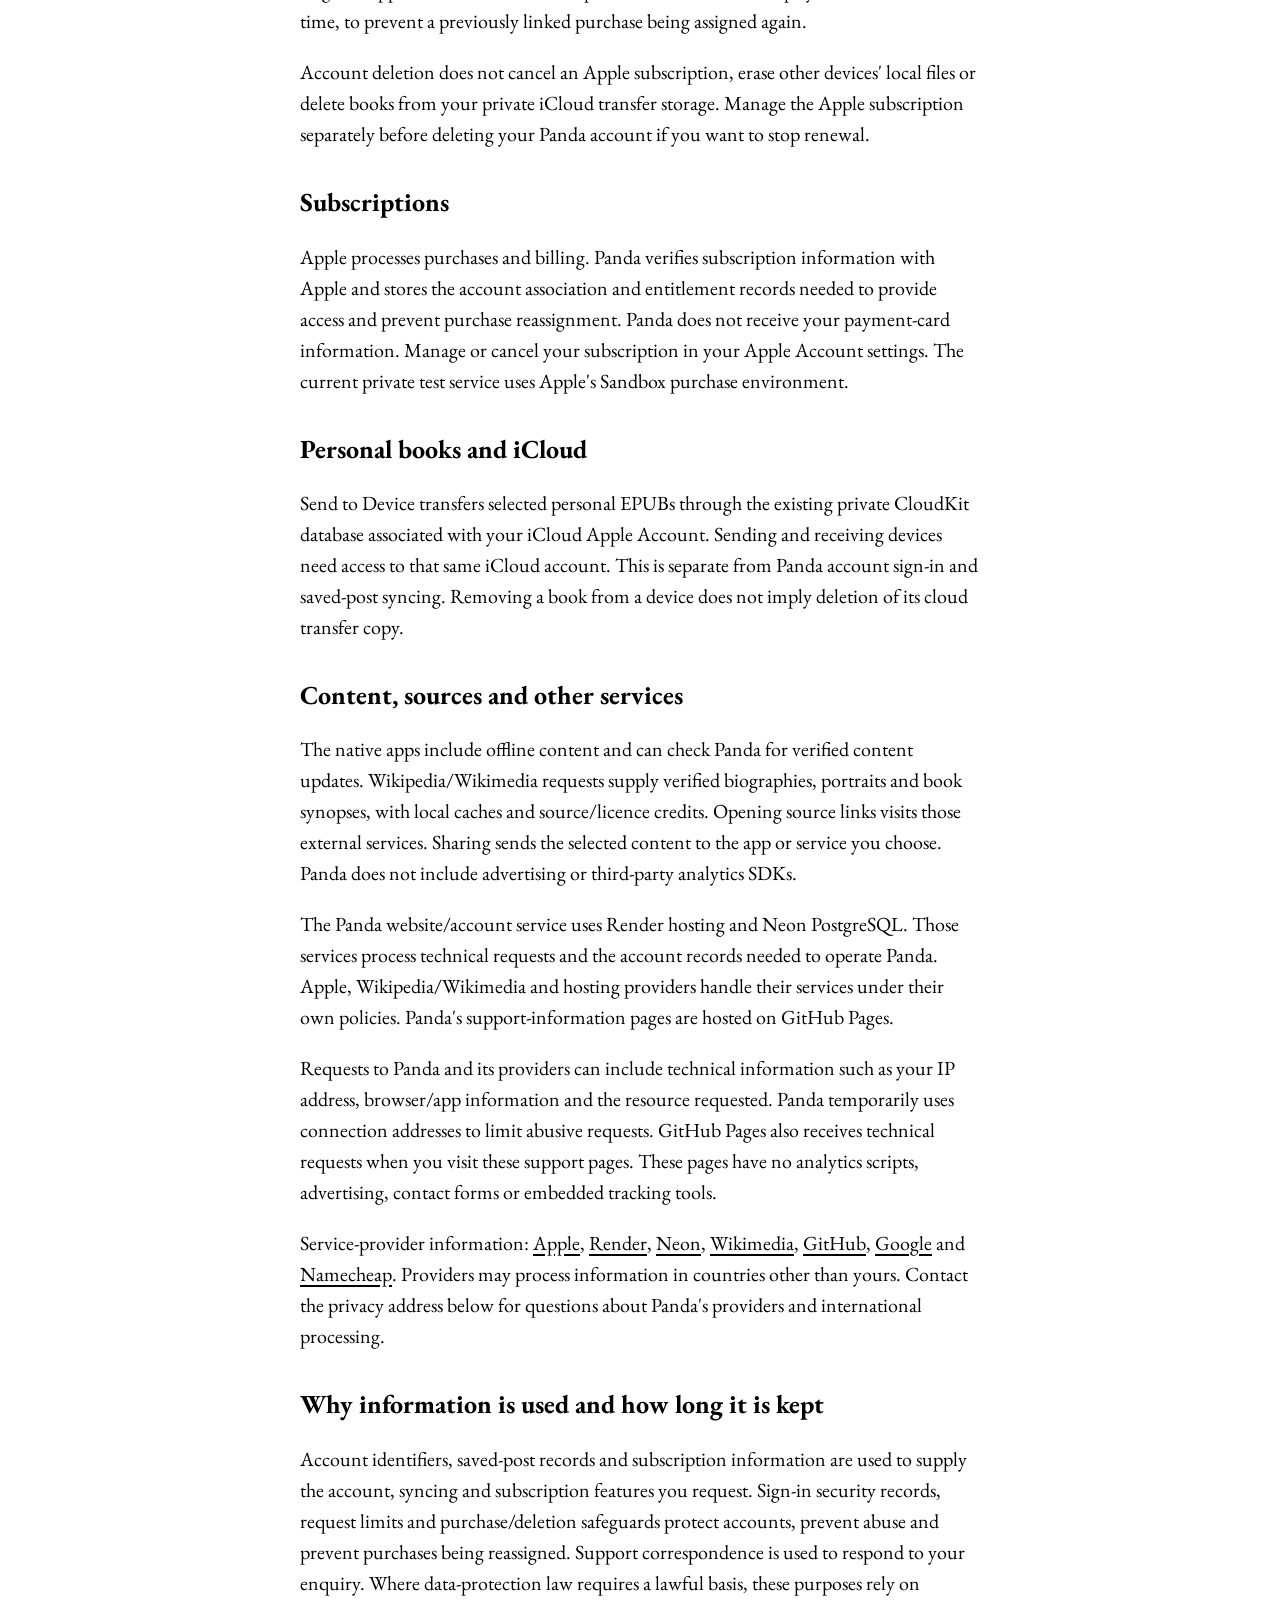
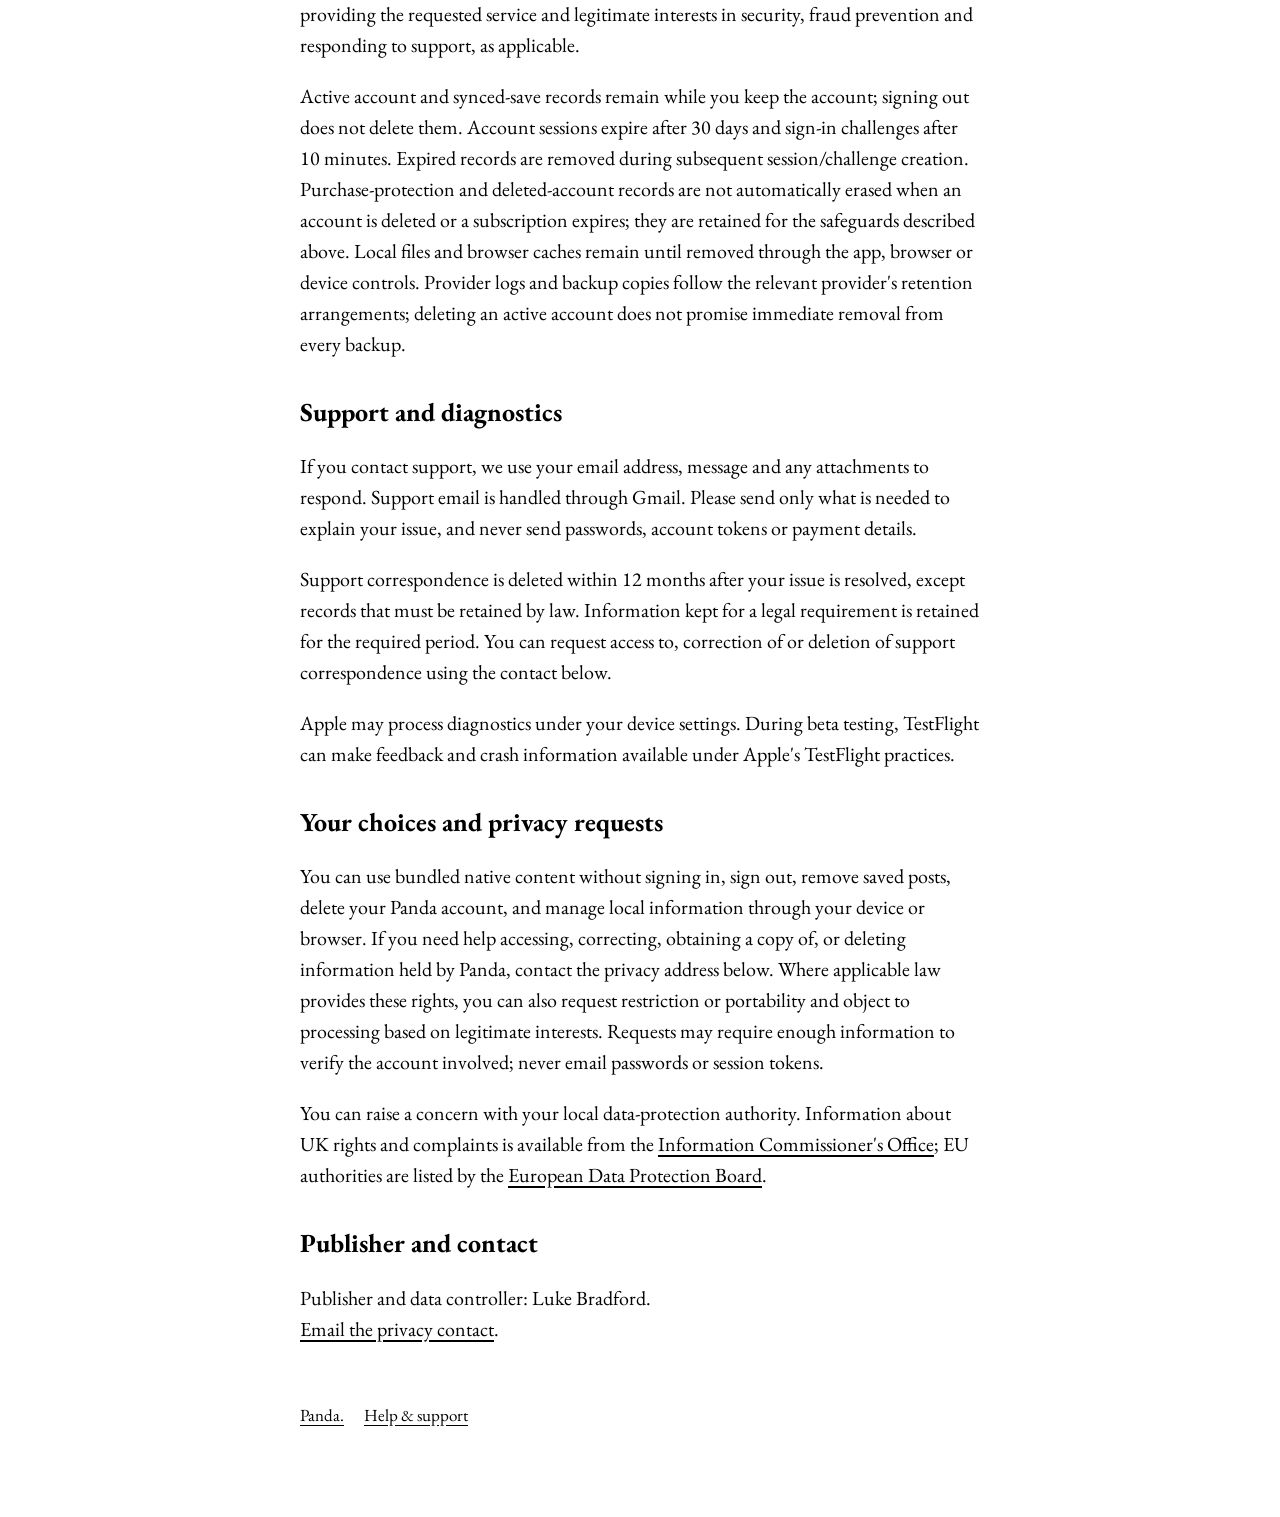
==== commit 10eca45d: "Punctuate support provider list" ====
--- a/privacy.html
+++ b/privacy.html
@@ -22,7 +22,7 @@
 <p>The native apps include offline content and can check Panda for verified content updates. Wikipedia/Wikimedia requests supply verified biographies, portraits and book synopses, with local caches and source/licence credits. Opening source links visits those external services. Sharing sends the selected content to the app or service you choose. Panda does not include advertising or third-party analytics SDKs.</p>
 <p>The Panda website/account service uses Render hosting and Neon PostgreSQL. Those services process technical requests and the account records needed to operate Panda. Apple, Wikipedia/Wikimedia and hosting providers handle their services under their own policies. Panda's support-information pages are hosted on GitHub Pages.</p>
 <p>Requests to Panda and its providers can include technical information such as your IP address, browser/app information and the resource requested. Panda temporarily uses connection addresses to limit abusive requests. GitHub Pages also receives technical requests when you visit these support pages. These pages have no analytics scripts, advertising, contact forms or embedded tracking tools.</p>
-<p>Service-provider information: <a href="https://www.apple.com/legal/privacy/">Apple</a>, <a href="https://render.com/privacy">Render</a>, <a href="https://neon.com/privacy-policy">Neon</a>, <a href="https://foundation.wikimedia.org/wiki/Policy:Privacy_policy">Wikimedia</a>, <a href="https://docs.github.com/en/site-policy/privacy-policies/github-general-privacy-statement">GitHub</a> <a href="https://policies.google.com/privacy">Google</a> and <a href="https://www.namecheap.com/legal/general/privacy-policy/">Namecheap</a>. Providers may process information in countries other than yours. Contact the privacy address below for questions about Panda's providers and international processing.</p>
+<p>Service-provider information: <a href="https://www.apple.com/legal/privacy/">Apple</a>, <a href="https://render.com/privacy">Render</a>, <a href="https://neon.com/privacy-policy">Neon</a>, <a href="https://foundation.wikimedia.org/wiki/Policy:Privacy_policy">Wikimedia</a>, <a href="https://docs.github.com/en/site-policy/privacy-policies/github-general-privacy-statement">GitHub</a>, <a href="https://policies.google.com/privacy">Google</a> and <a href="https://www.namecheap.com/legal/general/privacy-policy/">Namecheap</a>. Providers may process information in countries other than yours. Contact the privacy address below for questions about Panda's providers and international processing.</p>
 <h2>Why information is used and how long it is kept</h2>
 <p>Account identifiers, saved-post records and subscription information are used to supply the account, syncing and subscription features you request. Sign-in security records, request limits and purchase/deletion safeguards protect accounts, prevent abuse and prevent purchases being reassigned. Support correspondence is used to respond to your enquiry. Where data-protection law requires a lawful basis, these purposes rely on providing the requested service and legitimate interests in security, fraud prevention and responding to support, as applicable.</p>
 <p>Active account and synced-save records remain while you keep the account; signing out does not delete them. Account sessions expire after 30 days and sign-in challenges after 10 minutes. Expired records are removed during subsequent session/challenge creation. Purchase-protection and deleted-account records are not automatically erased when an account is deleted or a subscription expires; they are retained for the safeguards described above. Local files and browser caches remain until removed through the app, browser or device controls. Provider logs and backup copies follow the relevant provider's retention arrangements; deleting an active account does not promise immediate removal from every backup.</p>
